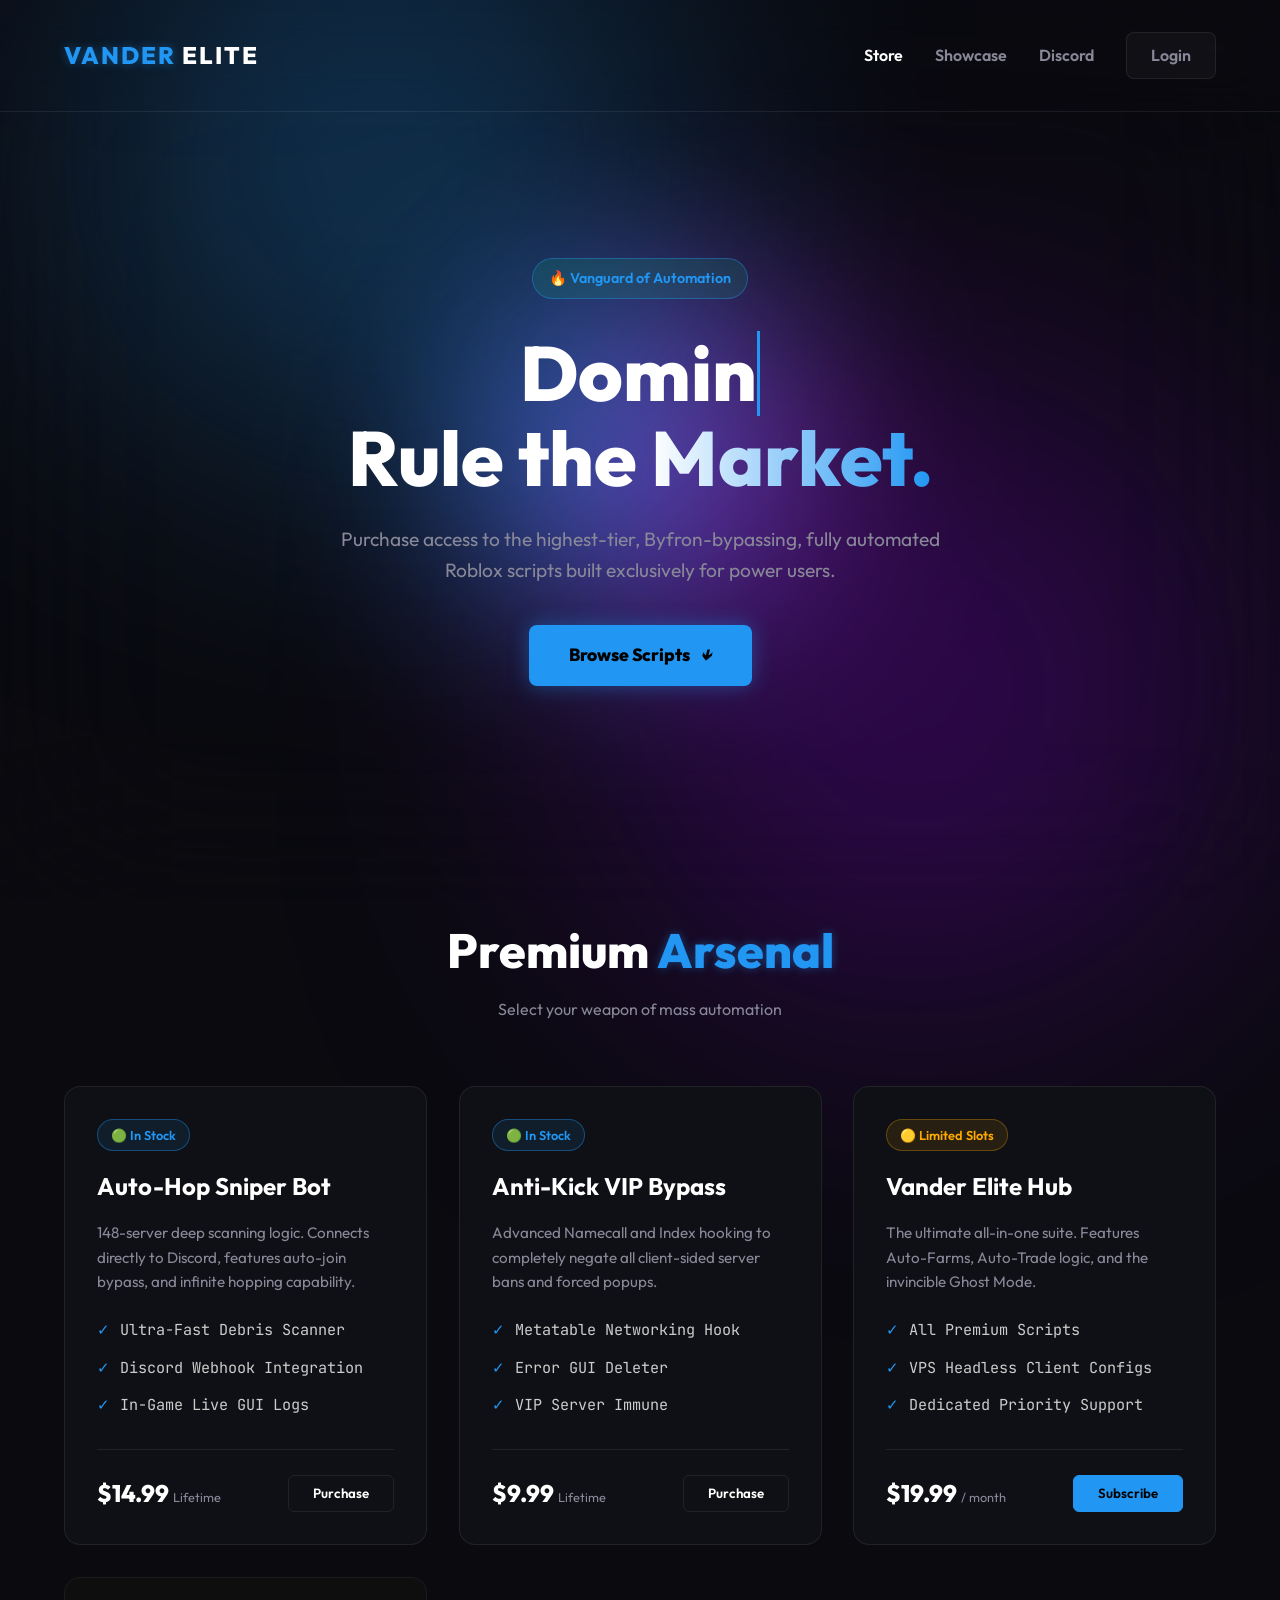
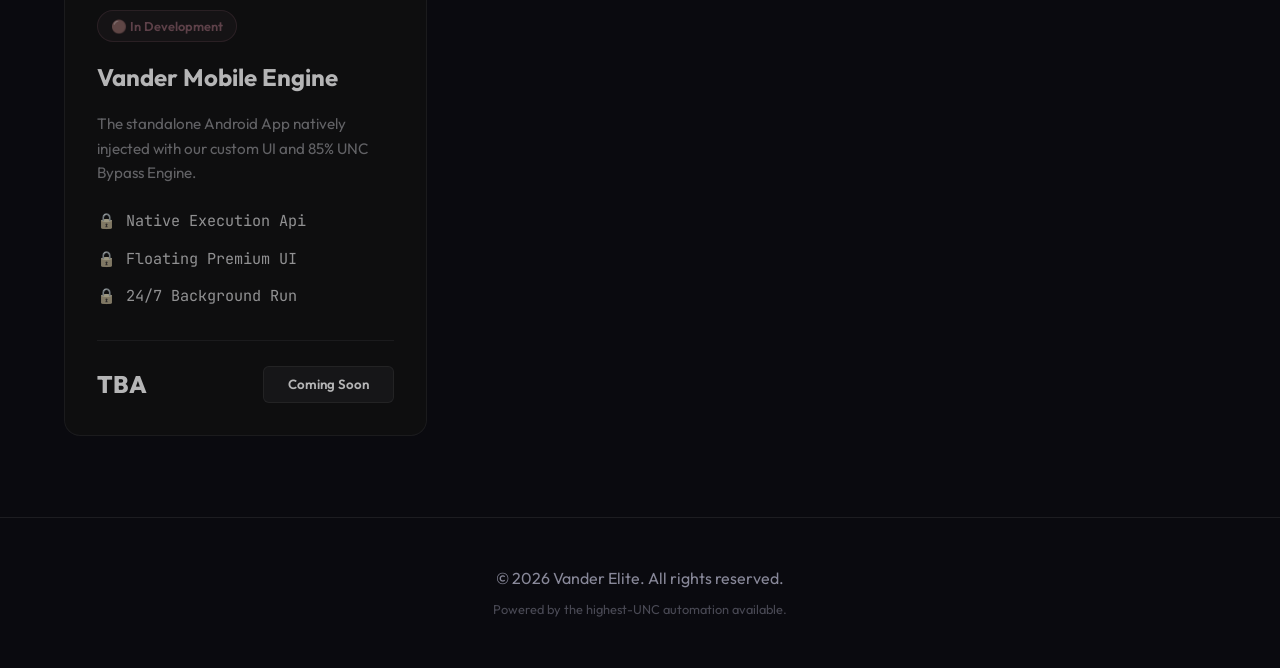
==== dashboard.html @ 94b9151a "Added Premium Dashboard Portal & Working Authentication Workflow via Local Storage" ====
<!DOCTYPE html>
<html lang="en">

<head>
    <meta charset="UTF-8">
    <meta name="viewport" content="width=device-width, initial-scale=1.0">
    <title>Vander Elite | Dashboard</title>
    <link rel="stylesheet" href="style.css">
    <link rel="stylesheet" href="dashboard.css">
    <link
        href="https://fonts.googleapis.com/css2?family=Outfit:wght@300;400;600;800&family=JetBrains+Mono:wght@400;700&display=swap"
        rel="stylesheet">
</head>

<body>

    <!-- Dynamic Background Elements -->
    <div id="particles-js"></div>
    <div id="blob"></div>
    <div id="blur" style="pointer-events: none;"></div>

    <div class="dashboard-container">

        <!-- Sidebar -->
        <aside class="sidebar">
            <div class="nav-logo" style="padding: 2rem;">
                <span class="highlight">VANDER</span> ELITE
            </div>
            <nav class="side-nav">
                <a href="#" class="active"><span class="icon">📊</span> Overview</a>
                <a href="#"><span class="icon">🔑</span> License Keys</a>
                <a href="#"><span class="icon">⬇️</span> Downloads</a>
                <a href="#"><span class="icon">⚙️</span> Settings</a>
                <a href="#" id="logoutBtn" style="color: #ff3366; margin-top: auto;"><span class="icon">🚪</span>
                    Logout</a>
            </nav>
        </aside>

        <!-- Main Content -->
        <main class="dashboard-main">
            <header class="dashboard-header">
                <div>
                    <h2>Welcome back, <span class="gradient-text" id="usernameDisplay">Elite Member</span></h2>
                    <p style="color: var(--text-muted); font-size: 0.9rem;">Your automation empire is running smoothly.
                    </p>
                </div>
                <div class="user-profile">
                    <img src="https://assets-global.website-files.com/6257adef93867e50d84d30e2/636e0a69f118df70ad7828d4_icon_clyde_blurple_RGB.svg"
                        alt="Profile" class="avatar">
                </div>
            </header>

            <section class="stats-grid">
                <div class="stat-card">
                    <p class="stat-title">ACTIVE SUBSCRIPTION</p>
                    <h3 class="stat-value highlight">Lifetime</h3>
                    <p class="stat-desc">Vander Elite Hub Access</p>
                </div>
                <div class="stat-card">
                    <p class="stat-title">TOTAL SNIPES</p>
                    <h3 class="stat-value">1,402</h3>
                    <p class="stat-desc" style="color: #00ff88;">+124 This Week</p>
                </div>
                <div class="stat-card">
                    <p class="stat-title">EXECUTOR STATUS</p>
                    <h3 class="stat-value" style="color: #2196f3;">UNDETECTED</h3>
                    <p class="stat-desc">Byfron Bypass V9 Active</p>
                </div>
            </section>

            <section class="dashboard-content">
                <div class="content-panel">
                    <h3>Recent Hardware Logs</h3>
                    <table class="hardware-table">
                        <thead>
                            <tr>
                                <th>Timestamp</th>
                                <th>Action</th>
                                <th>Status</th>
                            </tr>
                        </thead>
                        <tbody>
                            <tr>
                                <td style="color: var(--text-muted);">Today, 15:42</td>
                                <td>Client Injected</td>
                                <td><span class="status pulse">Success</span></td>
                            </tr>
                            <tr>
                                <td style="color: var(--text-muted);">Today, 14:10</td>
                                <td>Auto-Sniper Triggered</td>
                                <td><span class="status pulse">Success</span></td>
                            </tr>
                            <tr>
                                <td style="color: var(--text-muted);">Yesterday, 09:22</td>
                                <td>License Verified</td>
                                <td><span class="status pulse">Authorized</span></td>
                            </tr>
                        </tbody>
                    </table>
                </div>

                <div class="content-panel">
                    <h3>Quick Actions</h3>
                    <div class="action-grid">
                        <button class="action-btn shine-fx">Download Loader (.exe)</button>
                        <button class="action-btn shine-fx"
                            style="background: transparent; border: 1px solid var(--primary); color: var(--primary);">Generate
                            Auth Key</button>
                    </div>
                </div>
            </section>
        </main>
    </div>

    <script src="https://cdn.jsdelivr.net/particles.js/2.0.0/particles.min.js"></script>
    <script src="script.js"></script>
    <script src="dashboard.js"></script>
</body>

</html>
---- style.css ----
:root {
    --bg-main: #0a0a0f;
    --bg-secondary: #0f1015;
    --primary: #2196f3;
    --primary-glow: rgba(33, 150, 243, 0.4);
    --secondary: #9c27b0;
    --text-main: #ffffff;
    --text-muted: #888899;
    --glass-bg: rgba(255, 255, 255, 0.03);
    --glass-border: rgba(255, 255, 255, 0.08);
    --font-heading: 'Outfit', sans-serif;
    --font-mono: 'JetBrains Mono', monospace;
}

* {
    margin: 0;
    padding: 0;
    box-sizing: border-box;
}

body {
    background-color: var(--bg-main);
    color: var(--text-main);
    font-family: var(--font-heading);
    overflow-x: hidden;
    line-height: 1.6;
}

/* Mouse Blob Follower */
#blob {
    background-color: white;
    height: 350px;
    aspect-ratio: 1;
    position: fixed;
    left: 50%;
    top: 50%;
    translate: -50% -50%;
    border-radius: 50%;
    background: linear-gradient(to right, var(--primary), var(--secondary));
    animation: rotate 20s infinite;
    opacity: 0.8;
    z-index: -2;
}

#blur {
    height: 100vh;
    width: 100vw;
    position: fixed;
    z-index: -1;
    backdrop-filter: blur(100px);
}

@keyframes rotate {
    from {
        rotate: 0deg;
    }

    50% {
        scale: 1 1.5;
    }

    to {
        rotate: 360deg;
    }
}

/* Background Animated Orbs */
.bg-orb {
    position: absolute;
    border-radius: 50%;
    filter: blur(150px);
    z-index: -1;
    animation: float 20s infinite alternate ease-in-out;
}

.orb-1 {
    top: -10%;
    left: 10%;
    width: 500px;
    height: 500px;
    background: var(--primary-glow);
}

.orb-2 {
    bottom: -10%;
    right: 5%;
    width: 600px;
    height: 600px;
    background: rgba(157, 0, 255, 0.3);
    animation-delay: -5s;
}

@keyframes float {
    0% {
        transform: translateY(0px) scale(1);
    }

    100% {
        transform: translateY(50px) scale(1.1);
    }
}

/* Navbar */
.navbar {
    display: flex;
    justify-content: space-between;
    align-items: center;
    padding: 2rem 5%;
    backdrop-filter: blur(20px);
    border-bottom: 1px solid var(--glass-border);
    position: sticky;
    top: 0;
    z-index: 100;
}

.nav-logo {
    font-size: 1.5rem;
    font-weight: 800;
    letter-spacing: 2px;
}

.highlight {
    color: var(--primary);
    text-shadow: 0 0 10px var(--primary-glow);
}

.nav-links {
    display: flex;
    gap: 2rem;
    align-items: center;
}

.nav-links a {
    color: var(--text-muted);
    text-decoration: none;
    font-weight: 600;
    transition: 0.3s;
}

.nav-links a:hover,
.nav-links a.active {
    color: var(--text-main);
}

.btn-login {
    background: var(--glass-bg);
    border: 1px solid var(--glass-border);
    padding: 0.6rem 1.5rem;
    border-radius: 8px;
    color: var(--text-main);
    transition: 0.3s ease;
}

.btn-login:hover {
    background: rgba(255, 255, 255, 0.1);
    box-shadow: 0 0 15px rgba(255, 255, 255, 0.1);
}

/* Hero Section */
.hero {
    display: flex;
    flex-direction: column;
    align-items: center;
    justify-content: center;
    height: 80vh;
    text-align: center;
    padding: 0 20px;
}

.badge {
    background: rgba(0, 255, 136, 0.1);
    border: 1px solid var(--primary-glow);
    color: var(--primary);
    padding: 0.5rem 1rem;
    border-radius: 50px;
    font-weight: 600;
    font-size: 0.9rem;
    margin-bottom: 2rem;
    display: inline-block;
}

.hero h1 {
    font-size: clamp(3rem, 6vw, 5rem);
    line-height: 1.1;
    font-weight: 800;
    margin-bottom: 1.5rem;
}

.gradient-text {
    background: linear-gradient(90deg, #fff, var(--primary));
    -webkit-background-clip: text;
    -webkit-text-fill-color: transparent;
}

.hero p {
    color: var(--text-muted);
    font-size: 1.2rem;
    max-width: 600px;
    margin-bottom: 2.5rem;
}

.btn-primary {
    background: var(--primary);
    color: #000;
    text-decoration: none;
    padding: 1rem 2.5rem;
    font-weight: 800;
    border-radius: 8px;
    font-size: 1.1rem;
    transition: 0.3s;
    box-shadow: 0 0 20px var(--primary-glow);
    display: inline-flex;
    align-items: center;
    gap: 10px;
}

.btn-primary:hover {
    transform: translateY(-3px) scale(1.05);
    box-shadow: 0 0 30px rgba(33, 150, 243, 0.6);
}

/* Store Section */
.store-section {
    padding: 5rem 5%;
}

.section-title {
    text-align: center;
    margin-bottom: 4rem;
}

.section-title h2 {
    font-size: 3rem;
    font-weight: 800;
}

.section-title p {
    color: var(--text-muted);
    margin-top: 0.5rem;
}

.script-grid {
    display: grid;
    grid-template-columns: repeat(auto-fit, minmax(320px, 1fr));
    gap: 2rem;
    max-width: 1300px;
    margin: 0 auto;
}

.script-card {
    background: var(--bg-secondary);
    border: 1px solid var(--glass-border);
    border-radius: 16px;
    padding: 2rem;
    position: relative;
    transition: 0.4s cubic-bezier(0.175, 0.885, 0.32, 1.275);
    display: flex;
    flex-direction: column;
    overflow: hidden;
}

.script-card::before {
    content: '';
    position: absolute;
    top: 0;
    left: 0;
    width: 100%;
    height: 100%;
    background: radial-gradient(800px circle at var(--mouse-x, 50%) var(--mouse-y, 50%), rgba(255, 255, 255, 0.06), transparent 40%);
    opacity: 0;
    transition: opacity 0.3s;
    z-index: 1;
    pointer-events: none;
}

.script-card:hover::before {
    opacity: 1;
}

.script-card:hover {
    transform: translateY(-10px);
    border-color: rgba(255, 255, 255, 0.2);
    box-shadow: 0 15px 30px rgba(0, 0, 0, 0.5);
}

.status {
    font-size: 0.8rem;
    font-weight: 600;
    padding: 0.3rem 0.8rem;
    border-radius: 30px;
    background: rgba(33, 150, 243, 0.1);
    color: var(--primary);
    border: 1px solid var(--primary-glow);
    display: inline-block;
    margin-bottom: 1rem;
}

.status.warning {
    color: #ffaa00;
    background: rgba(255, 170, 0, 0.1);
    border-color: rgba(255, 170, 0, 0.3);
}

.status.red {
    color: #ff3366;
    background: rgba(255, 51, 102, 0.1);
    border-color: rgba(255, 51, 102, 0.3);
}

.script-card h3 {
    font-size: 1.5rem;
    margin-bottom: 1rem;
}

.description {
    color: var(--text-muted);
    font-size: 0.95rem;
    margin-bottom: 1.5rem;
    min-height: 65px;
}

.features {
    list-style: none;
    margin-bottom: 2rem;
    flex-grow: 1;
}

.features li {
    margin-bottom: 0.8rem;
    font-size: 0.95rem;
    display: flex;
    align-items: center;
    gap: 10px;
    color: #ccc;
    font-family: var(--font-mono);
}

.features li span {
    color: var(--primary);
}

.card-footer {
    display: flex;
    justify-content: space-between;
    align-items: center;
    margin-top: auto;
    padding-top: 1.5rem;
    border-top: 1px solid var(--glass-border);
}

.price {
    font-size: 1.5rem;
    font-weight: 800;
    color: var(--text-main);
}

.price small {
    font-size: 0.8rem;
    color: var(--text-muted);
    font-weight: 400;
}

.btn-buy {
    background: transparent;
    color: var(--text-main);
    border: 1px solid var(--glass-border);
    padding: 0.6rem 1.5rem;
    border-radius: 6px;
    font-weight: 600;
    font-family: var(--font-heading);
    cursor: pointer;
    transition: 0.3s;
}

.btn-buy:hover {
    background: var(--text-main);
    color: #000;
}

.premium-btn {
    background: var(--primary);
    color: #000;
    border-color: var(--primary);
}

.premium-btn:hover {
    box-shadow: 0 0 15px var(--primary-glow);
}

.locked {
    opacity: 0.7;
    filter: grayscale(80%);
}

.disabled {
    cursor: not-allowed;
    background: rgba(255, 255, 255, 0.05);
}

.disabled:hover {
    background: rgba(255, 255, 255, 0.05);
    color: var(--text-main);
}

/* Footer */
footer {
    text-align: center;
    padding: 3rem;
    border-top: 1px solid var(--glass-border);
    color: var(--text-muted);
}

.disclaimer {
    font-size: 0.8rem;
    margin-top: 0.5rem;
    opacity: 0.5;
}

/* Modal Settings */
.modal-overlay {
    position: fixed;
    top: 0;
    left: 0;
    width: 100%;
    height: 100%;
    background: rgba(0, 0, 0, 0.7);
    backdrop-filter: blur(15px);
    display: flex;
    justify-content: center;
    align-items: center;
    z-index: 1000;
    opacity: 0;
    pointer-events: none;
    transition: 0.4s ease;
}

.modal-overlay.active {
    opacity: 1;
    pointer-events: all;
}

.modal-content {
    background: var(--bg-secondary);
    border: 1px solid var(--glass-border);
    padding: 3rem;
    border-radius: 20px;
    width: 90%;
    max-width: 450px;
    position: relative;
    text-align: center;
    transform: translateY(50px) scale(0.9);
    transition: 0.4s cubic-bezier(0.175, 0.885, 0.32, 1.275);
    box-shadow: 0 30px 60px rgba(0, 0, 0, 0.6);
    overflow: hidden;
}

.modal-overlay.active .modal-content {
    transform: translateY(0) scale(1);
}

.modal-content h2 {
    margin-bottom: 0.5rem;
}

.modal-subtitle {
    color: var(--text-muted);
    margin-bottom: 2rem;
}

.btn-close {
    position: absolute;
    top: 15px;
    right: 20px;
    background: none;
    border: none;
    color: var(--text-muted);
    font-size: 2rem;
    cursor: pointer;
    transition: 0.3s;
}

.btn-close:hover {
    color: #ff3366;
}

.btn-discord {
    background: #5865F2;
    color: white;
    text-decoration: none;
    padding: 1rem;
    border-radius: 8px;
    display: flex;
    justify-content: center;
    align-items: center;
    gap: 12px;
    font-weight: 700;
    width: 100%;
    transition: 0.3s;
    font-size: 1.1rem;
}

.btn-discord:hover {
    background: #4752C4;
    box-shadow: 0 0 20px rgba(88, 101, 242, 0.5);
    transform: translateY(-2px);
}

.discord-logo {
    width: 24px;
    height: 24px;
}

.divider {
    margin: 2rem 0;
    color: var(--text-muted);
    display: flex;
    align-items: center;
    text-transform: uppercase;
    font-size: 0.8rem;
}

.divider::before,
.divider::after {
    content: "";
    flex: 1;
    border-bottom: 1px solid var(--glass-border);
    margin: 0 10px;
}

.email-login input {
    width: 100%;
    padding: 1rem;
    margin-bottom: 1rem;
    border-radius: 8px;
    background: var(--bg-main);
    border: 1px solid var(--glass-border);
    color: var(--text-main);
    font-family: var(--font-mono);
    font-size: 1rem;
}

.email-login input:focus {
    outline: none;
    border-color: var(--primary);
    box-shadow: 0 0 10px var(--primary-glow);
}

.terms {
    margin-top: 1.5rem;
    font-size: 0.8rem;
    color: var(--text-muted);
}

.terms a {
    color: var(--primary);
    text-decoration: none;
}


/* Scroll Reveal & Animations */
.reveal {
    opacity: 0;
    transform: translateY(40px);
    transition: all 0.8s cubic-bezier(0.175, 0.885, 0.32, 1.275);
}

.reveal.active {
    opacity: 1;
    transform: translateY(0);
}

/* 3D Tilt Effect on Cards */
.script-card {
    will-change: transform, box-shadow;
    transform-style: preserve-3d;
}

/* Button Shine Sweep Effect */
.shine-fx,
.btn-primary {
    position: relative;
    overflow: hidden;
}

.shine-fx::before,
.btn-primary::before {
    content: "";
    position: absolute;
    top: 0;
    left: -100%;
    width: 50%;
    height: 100%;
    background: linear-gradient(to right, transparent, rgba(255, 255, 255, 0.3), transparent);
    transform: skewX(-20deg);
    animation: shineSweep 4s infinite;
}

@keyframes shineSweep {
    0% {
        left: -100%;
    }

    20% {
        left: 200%;
    }

    100% {
        left: 200%;
    }
}

/* Custom Typewriter Caret */
#typewriter {
    border-right: 3px solid var(--primary);
    white-space: nowrap;
    overflow: hidden;
    display: inline-block;
    vertical-align: bottom;
    animation: blinkCaret 0.75s step-end infinite;
}

@keyframes blinkCaret {

    from,
    to {
        border-color: transparent
    }

    50% {
        border-color: var(--primary)
    }
}


/* Fix unclickable elements caused by backgrounds */
#blur,
#blob,
.bg-orb {
    pointer-events: none;
}

/* Mobile Nav Menu Styles */
.menu-toggle {
    display: none;
    flex-direction: column;
    cursor: pointer;
    z-index: 1001;
}

.menu-toggle .bar {
    width: 25px;
    height: 3px;
    background-color: var(--text-main);
    margin: 4px 0;
    transition: 0.3s ease;
    border-radius: 2px;
}

.menu-toggle.is-active .bar:nth-child(1) {
    transform: translateY(11px) rotate(45deg);
}

.menu-toggle.is-active .bar:nth-child(2) {
    opacity: 0;
}

.menu-toggle.is-active .bar:nth-child(3) {
    transform: translateY(-11px) rotate(-45deg);
}

/* Mobile Responsiveness */
@media screen and (max-width: 768px) {
    .menu-toggle {
        display: flex;
    }

    .nav-links {
        position: fixed;
        top: 0;
        right: -100%;
        height: 100vh;
        width: 70%;
        background: rgba(15, 16, 21, 0.95);
        backdrop-filter: blur(20px);
        flex-direction: column;
        justify-content: center;
        align-items: center;
        transition: 0.5s cubic-bezier(0.175, 0.885, 0.32, 1.275);
        border-left: 1px solid var(--glass-border);
        gap: 3rem;
        z-index: 999;
    }

    .nav-links.active {
        right: 0;
    }

    .nav-links a {
        font-size: 1.5rem;
    }

    .hero h1 {
        font-size: clamp(2rem, 8vw, 3rem);
        margin-top: 1rem;
    }

    .hero {
        height: auto;
        padding: 150px 20px 100px;
    }

    .btn-login {
        margin-top: 1rem;
    }

    /* Modal responsive */
    .modal-content {
        padding: 2rem;
        width: 95%;
        max-width: 400px;
    }

    .btn-discord {
        font-size: 1rem;
        padding: 0.8rem;
    }
}

/* Floating Particles wrapper */
#particles-js {
    position: fixed;
    width: 100vw;
    height: 100vh;
    top: 0;
    left: 0;
    z-index: -1;
    pointer-events: none;
}


/* Checkout Application Terminal */
.checkout-overlay {
    background: rgba(4, 5, 8, 0.85);
    backdrop-filter: blur(25px);
}

.checkout-app {
    background: linear-gradient(135deg, rgba(15, 16, 21, 0.95), rgba(5, 6, 8, 0.98));
    border: 1px solid var(--primary-glow);
    border-radius: 20px;
    width: 95%;
    max-width: 500px;
    position: relative;
    overflow: hidden;
    box-shadow: 0 40px 100px rgba(0, 0, 0, 0.8), inset 0 0 20px rgba(33, 150, 243, 0.1);
    transform: translateY(100px) scale(0.9);
    transition: 0.5s cubic-bezier(0.175, 0.885, 0.32, 1.275);
}

.checkout-overlay.active .checkout-app {
    transform: translateY(0) scale(1);
}

.checkout-header {
    background: rgba(0, 0, 0, 0.5);
    padding: 1.5rem;
    border-bottom: 1px solid var(--glass-border);
    display: flex;
    justify-content: space-between;
    align-items: center;
    position: relative;
}

.checkout-header::before {
    content: "";
    position: absolute;
    bottom: -1px;
    left: 0;
    height: 1px;
    width: 100%;
    background: linear-gradient(90deg, transparent, var(--primary), transparent);
}

.checkout-body {
    padding: 2rem;
}

.order-summary {
    background: rgba(255, 255, 255, 0.02);
    padding: 1.5rem;
    border-radius: 12px;
    border: 1px solid var(--glass-border);
    text-align: center;
    margin-bottom: 2rem;
}

.summary-label,
.method-label {
    font-size: 0.75rem;
    color: var(--text-muted);
    letter-spacing: 2px;
    margin-bottom: 0.5rem;
    font-weight: 700;
}

#checkout-item-name {
    font-size: 1.5rem;
    margin-bottom: 0.5rem;
}

#checkout-item-price {
    font-size: 3rem;
    line-height: 1;
    margin-bottom: 1rem;
}

.security-badge {
    display: inline-block;
    background: rgba(0, 255, 136, 0.1);
    color: #00ff88;
    padding: 0.3rem 1rem;
    border-radius: 50px;
    font-size: 0.8rem;
    font-weight: 600;
}

.method-grid {
    display: grid;
    grid-template-columns: 1fr 1fr;
    gap: 1rem;
    margin-bottom: 2rem;
}

.pay-btn {
    background: rgba(255, 255, 255, 0.03);
    border: 1px solid var(--glass-border);
    color: var(--text-main);
    padding: 1.2rem;
    border-radius: 12px;
    font-weight: 700;
    font-family: var(--font-heading);
    cursor: pointer;
    transition: 0.3s;
    display: flex;
    flex-direction: column;
    align-items: center;
    gap: 10px;
}

.pay-btn img {
    height: 30px;
    object-fit: contain;
    filter: brightness(0) invert(1);
    transition: 0.3s;
}

.pay-btn:hover {
    background: rgba(33, 150, 243, 0.1);
    border-color: var(--primary);
    transform: translateY(-3px);
}

.pay-btn:hover img {
    filter: none;
}

.pay-btn.active {
    background: var(--primary-glow);
    border-color: var(--primary);
    box-shadow: 0 0 15px rgba(33, 150, 243, 0.3);
}

.pay-btn.active img {
    filter: none;
}

.btn-generate-invoice {
    width: 100%;
    background: var(--primary);
    color: #000;
    font-weight: 800;
    font-size: 1.2rem;
    padding: 1.2rem;
    border-radius: 12px;
    border: none;
    cursor: pointer;
    transition: 0.3s;
}

.btn-generate-invoice:hover {
    box-shadow: 0 0 30px var(--primary-glow);
    transform: scale(1.02);
}

/* Auth Tabs & Enhanced Login Modal */
.login-tabs {
    display: flex;
    justify-content: center;
    gap: 1rem;
    margin-bottom: 2rem;
}

.tab-btn {
    background: transparent;
    color: var(--text-muted);
    border: none;
    font-size: 1.2rem;
    font-weight: 800;
    cursor: pointer;
    font-family: var(--font-heading);
    position: relative;
    padding-bottom: 5px;
    transition: 0.3s;
}

.tab-btn::after {
    content: '';
    position: absolute;
    bottom: 0;
    left: 0;
    width: 0%;
    height: 2px;
    background: var(--primary);
    transition: 0.3s cubic-bezier(0.175, 0.885, 0.32, 1.275);
}

.tab-btn.active {
    color: var(--text-main);
}

.tab-btn.active::after {
    width: 100%;
    box-shadow: 0 0 10px var(--primary-glow);
}

.animated-input {
    transition: 0.4s ease;
    transform-origin: top;
}

/* Google Button Integration */
.btn-google {
    background: #ffffff;
    color: #444;
    border: none;
    border-radius: 8px;
    padding: 1rem;
    display: flex;
    justify-content: center;
    align-items: center;
    gap: 12px;
    font-weight: 700;
    width: 100%;
    font-size: 1.1rem;
    cursor: pointer;
    transition: 0.3s;
    margin-top: 10px;
}

.btn-google:hover {
    background: #f8f9fa;
    transform: translateY(-2px);
    box-shadow: 0 0 20px rgba(255, 255, 255, 0.4);
}

.google-logo {
    width: 24px;
    height: 24px;
}
---- dashboard.css ----
/* Dashboard Ultra-Premium Layout */
body {
    overflow: hidden;
}

.dashboard-container {
    display: flex;
    height: 100vh;
    width: 100vw;
    background: rgba(15, 16, 21, 0.7);
    backdrop-filter: blur(15px);
}

.sidebar {
    width: 250px;
    background: rgba(5, 6, 8, 0.95);
    border-right: 1px solid var(--glass-border);
    display: flex;
    flex-direction: column;
    z-index: 10;
}

.side-nav {
    display: flex;
    flex-direction: column;
    flex: 1;
    padding: 0 1rem 2rem 1rem;
    gap: 0.5rem;
}

.side-nav a {
    text-decoration: none;
    color: var(--text-muted);
    font-size: 1.1rem;
    padding: 1rem 1.5rem;
    border-radius: 8px;
    display: flex;
    align-items: center;
    gap: 12px;
    transition: 0.3s cubic-bezier(0.175, 0.885, 0.32, 1.275);
    font-weight: 600;
}

.side-nav a:hover,
.side-nav a.active {
    background: rgba(33, 150, 243, 0.1);
    color: var(--text-main);
    transform: translateX(5px);
}

.side-nav a.active {
    border-left: 3px solid var(--primary);
    background: linear-gradient(90deg, rgba(33, 150, 243, 0.2), transparent);
}

.icon {
    font-size: 1.2rem;
}

/* Main Working Area */
.dashboard-main {
    flex: 1;
    padding: 3rem;
    overflow-y: auto;
    position: relative;
    z-index: 1;
}

.dashboard-header {
    display: flex;
    justify-content: space-between;
    align-items: flex-start;
    margin-bottom: 3rem;
}

.avatar {
    width: 50px;
    height: 50px;
    border-radius: 50%;
    background: rgba(88, 101, 242, 0.2);
    border: 2px solid var(--primary);
    padding: 5px;
    box-shadow: 0 0 15px var(--primary-glow);
}

.stats-grid {
    display: grid;
    grid-template-columns: repeat(3, 1fr);
    gap: 2rem;
    margin-bottom: 3rem;
}

.stat-card {
    background: var(--bg-secondary);
    padding: 2rem;
    border-radius: 16px;
    border: 1px solid var(--glass-border);
    box-shadow: 0 10px 30px rgba(0, 0, 0, 0.5);
    transition: 0.3s;
}

.stat-card:hover {
    transform: translateY(-5px);
    border-color: rgba(255, 255, 255, 0.2);
}

.stat-title {
    color: var(--text-muted);
    font-size: 0.8rem;
    font-weight: 700;
    letter-spacing: 1px;
    margin-bottom: 0.5rem;
}

.stat-value {
    font-size: 2.5rem;
    font-weight: 800;
    line-height: 1;
    margin-bottom: 0.5rem;
}

.stat-desc {
    font-size: 0.9rem;
    font-family: var(--font-mono);
}

.dashboard-content {
    display: grid;
    grid-template-columns: 2fr 1fr;
    gap: 2rem;
}

.content-panel {
    background: var(--bg-secondary);
    border-radius: 16px;
    border: 1px solid var(--glass-border);
    padding: 2rem;
}

.content-panel h3 {
    margin-bottom: 1.5rem;
    font-size: 1.2rem;
    font-weight: 700;
    color: #fff;
}

.hardware-table {
    width: 100%;
    border-collapse: collapse;
    font-family: var(--font-mono);
    font-size: 0.9rem;
}

.hardware-table th,
.hardware-table td {
    padding: 1rem;
    text-align: left;
    border-bottom: 1px solid var(--glass-border);
}

.hardware-table th {
    color: var(--text-muted);
    font-weight: 600;
    font-family: var(--font-heading);
}

.action-grid {
    display: flex;
    flex-direction: column;
    gap: 1rem;
}

.action-btn {
    width: 100%;
    padding: 1rem;
    border-radius: 8px;
    border: none;
    font-weight: 700;
    font-size: 1rem;
    cursor: pointer;
    background: var(--text-main);
    color: #000;
    transition: 0.3s;
}

.action-btn:hover {
    transform: scale(1.02);
}

/* Mobile Dash Support */
@media screen and (max-width: 900px) {
    .dashboard-container {
        flex-direction: column;
    }

    .sidebar {
        width: 100%;
        flex-direction: row;
        align-items: center;
        justify-content: space-between;
        padding: 0 1rem;
    }

    .side-nav {
        flex-direction: row;
        overflow-x: auto;
        padding: 0;
        align-items: center;
    }

    .dashboard-content {
        grid-template-columns: 1fr;
    }

    .stats-grid {
        grid-template-columns: 1fr;
    }

    .side-nav a span {
        display: none;
    }

    body {
        overflow-y: auto;
        overflow-x: hidden;
    }
}
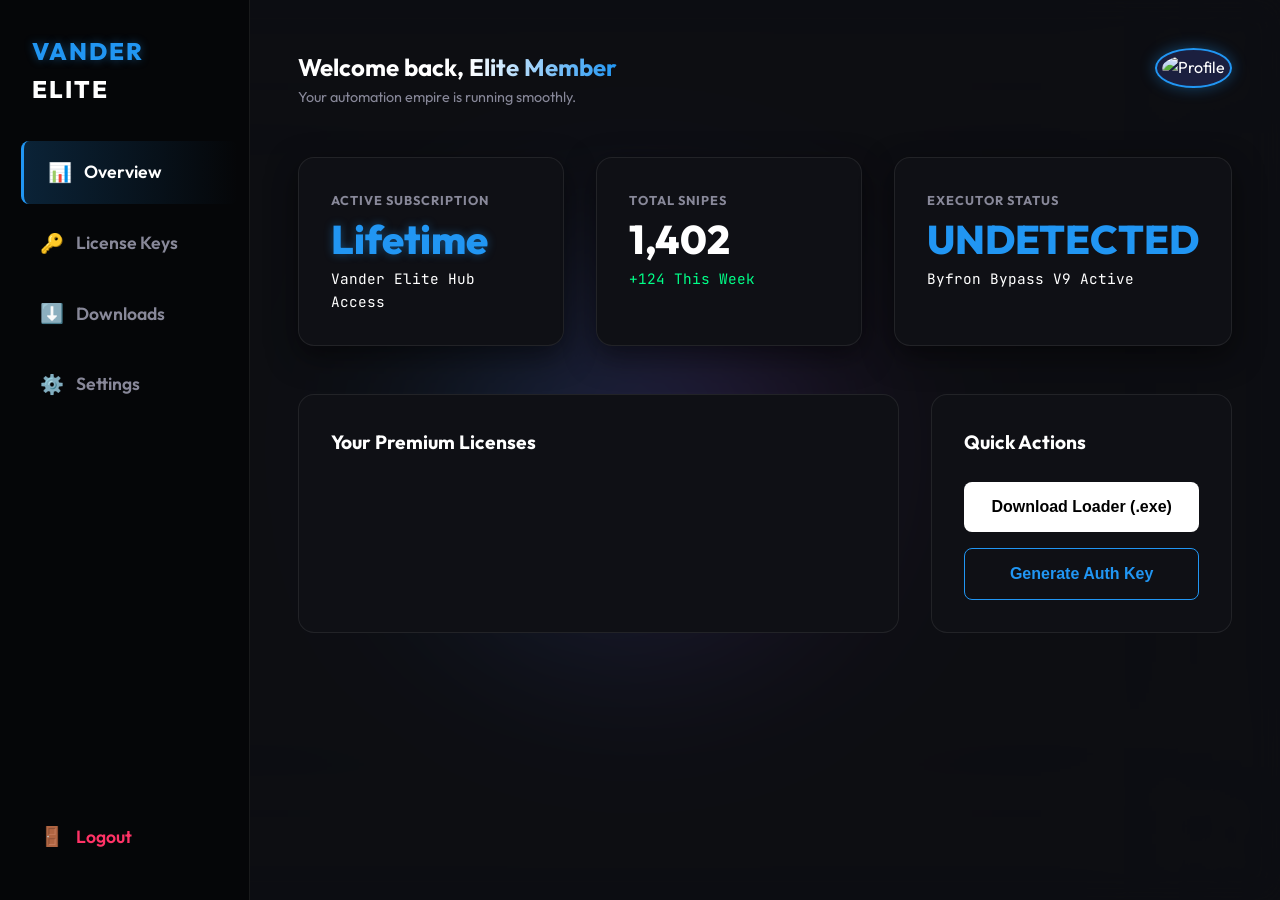
==== commit 25c47957: "Integrated REAL Supabase OAuth Handshakes for Google and Discord" ====
--- a/dashboard.html
+++ b/dashboard.html
@@ -70,33 +70,10 @@
 
             <section class="dashboard-content">
                 <div class="content-panel">
-                    <h3>Recent Hardware Logs</h3>
-                    <table class="hardware-table">
-                        <thead>
-                            <tr>
-                                <th>Timestamp</th>
-                                <th>Action</th>
-                                <th>Status</th>
-                            </tr>
-                        </thead>
-                        <tbody>
-                            <tr>
-                                <td style="color: var(--text-muted);">Today, 15:42</td>
-                                <td>Client Injected</td>
-                                <td><span class="status pulse">Success</span></td>
-                            </tr>
-                            <tr>
-                                <td style="color: var(--text-muted);">Today, 14:10</td>
-                                <td>Auto-Sniper Triggered</td>
-                                <td><span class="status pulse">Success</span></td>
-                            </tr>
-                            <tr>
-                                <td style="color: var(--text-muted);">Yesterday, 09:22</td>
-                                <td>License Verified</td>
-                                <td><span class="status pulse">Authorized</span></td>
-                            </tr>
-                        </tbody>
-                    </table>
+                    <h3>Your Premium Licenses</h3>
+                    <div id="purchasedScriptsList" class="license-grid">
+                        <!-- JS Dynamic Injection Point -->
+                    </div>
                 </div>
 
                 <div class="content-panel">
@@ -113,6 +90,8 @@
     </div>
 
     <script src="https://cdn.jsdelivr.net/particles.js/2.0.0/particles.min.js"></script>
+    <script src="config.js"></script>
+    <script src="https://cdn.jsdelivr.net/npm/@supabase/supabase-js@2"></script>
     <script src="script.js"></script>
     <script src="dashboard.js"></script>
 </body>
--- a/dashboard.css
+++ b/dashboard.css
@@ -224,4 +224,24 @@
         overflow-y: auto;
         overflow-x: hidden;
     }
-}+}
+/* License Grid Styling */
+.license-grid {
+    display: flex;
+    flex-direction: column;
+    gap: 1rem;
+}
+
+.purchased-item {
+    background: rgba(255, 255, 255, 0.05);
+    border: 1px solid var(--glass-border);
+    padding: 1.5rem;
+    border-radius: 12px;
+    transition: 0.3s;
+}
+
+.purchased-item:hover {
+    background: rgba(255, 255, 255, 0.08);
+    border-color: var(--primary);
+}
+
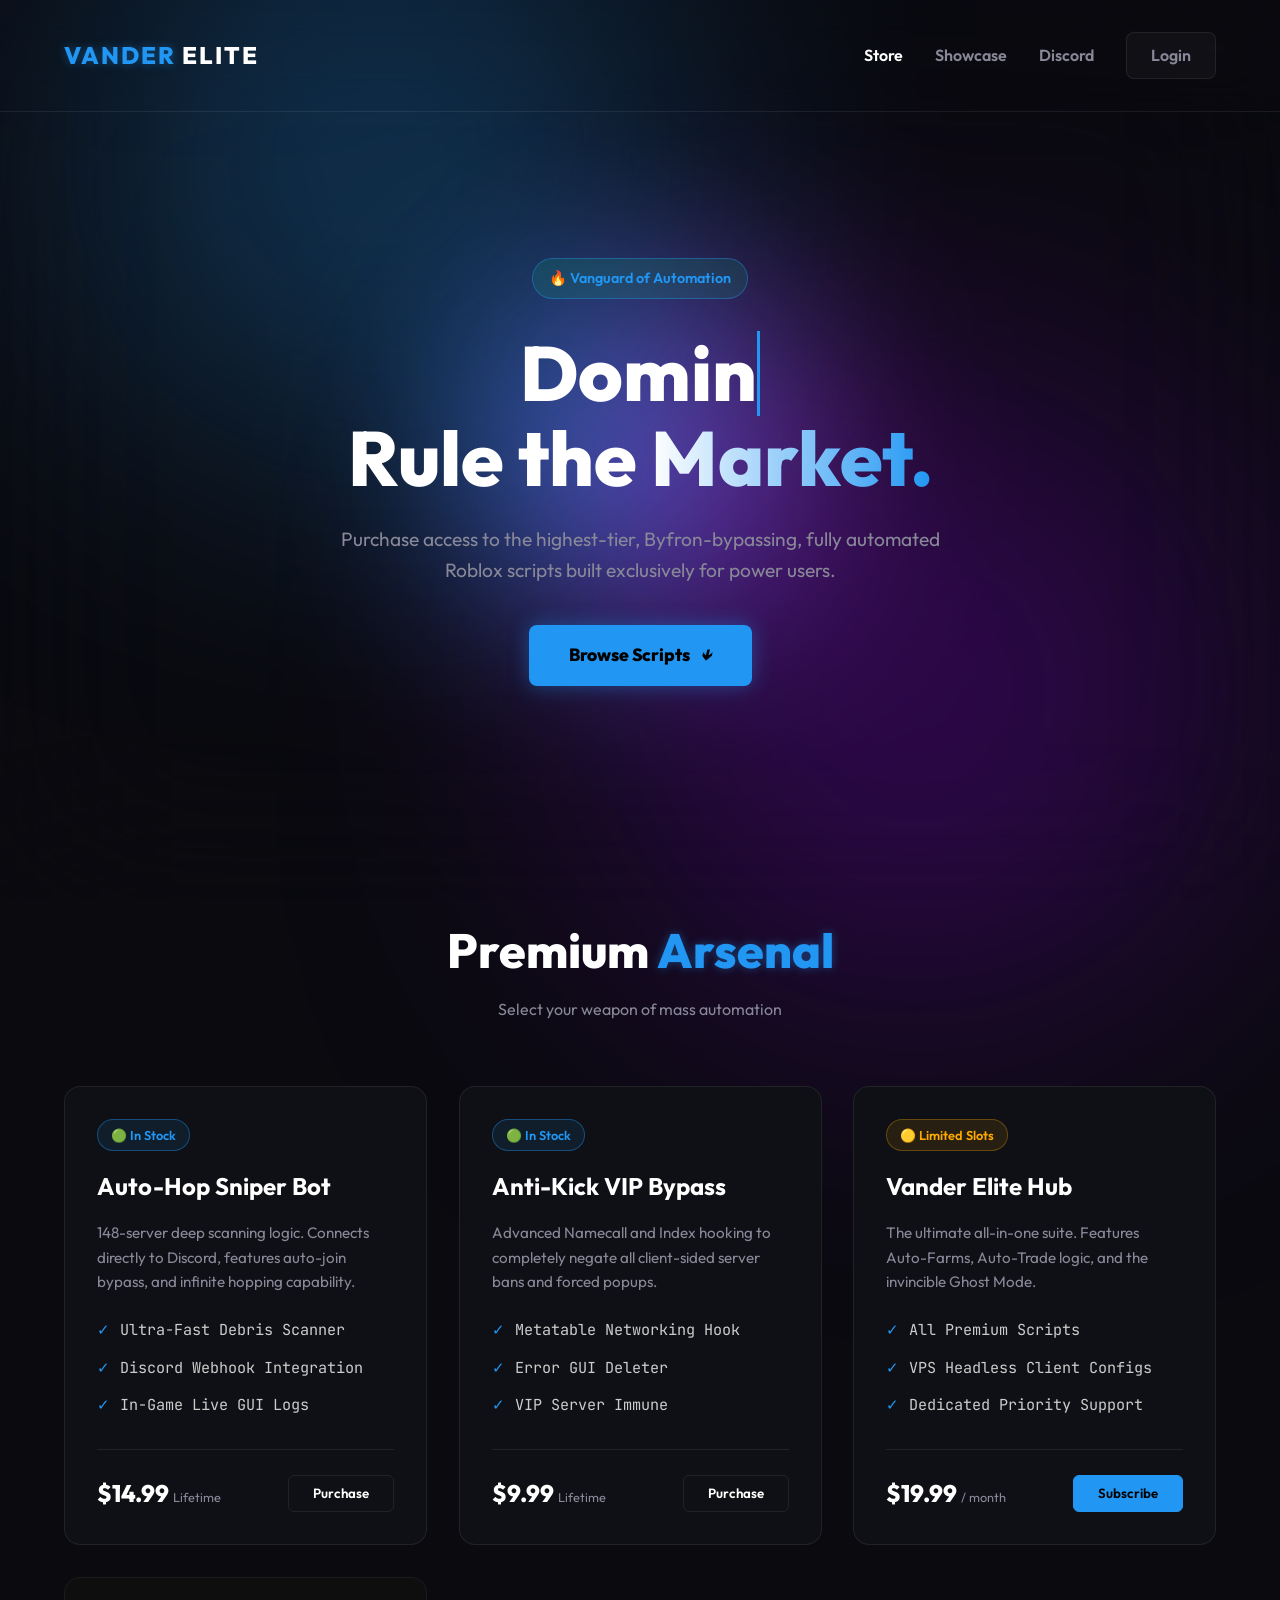
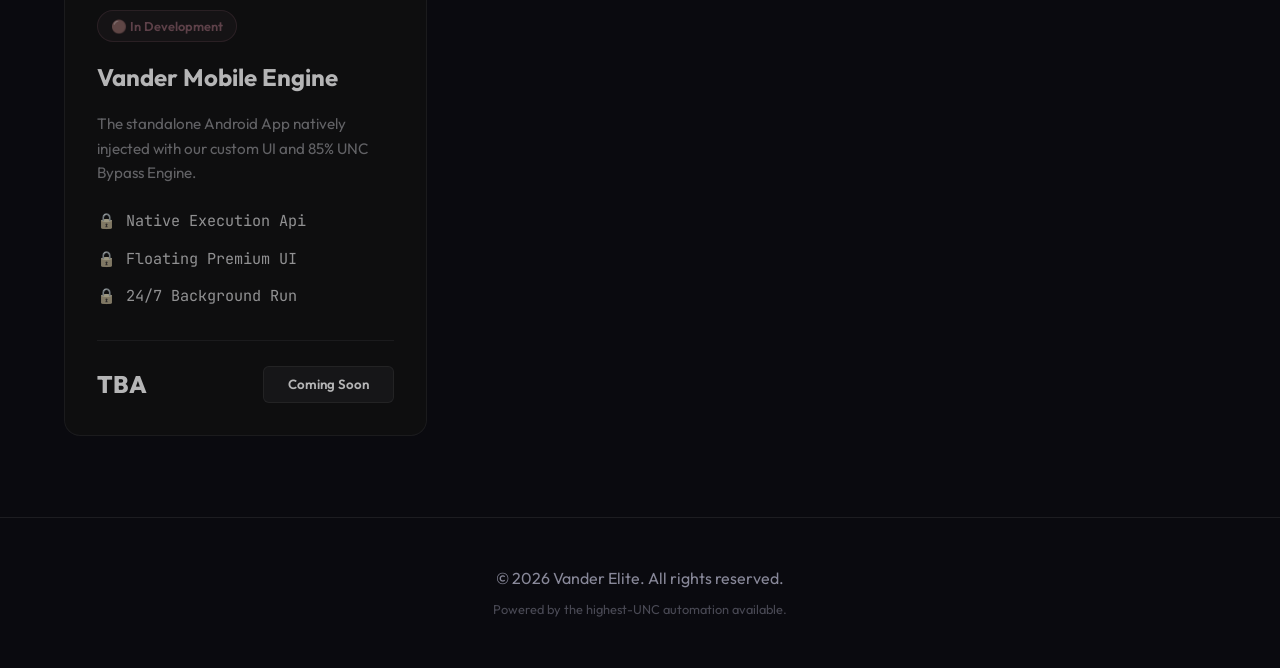
==== commit 31d87936: "Integrated REAL Supabase OAuth Engine & Hard-Fixed Logout Logic" ====
--- a/dashboard.html
+++ b/dashboard.html
@@ -89,10 +89,10 @@
         </main>
     </div>
 
+    <!-- SCRIPTS -->
     <script src="https://cdn.jsdelivr.net/particles.js/2.0.0/particles.min.js"></script>
+    <script src="https://cdn.jsdelivr.net/npm/@supabase/supabase-js@2"></script>
     <script src="config.js"></script>
-    <script src="https://cdn.jsdelivr.net/npm/@supabase/supabase-js@2"></script>
-    <script src="script.js"></script>
     <script src="dashboard.js"></script>
 </body>
 
